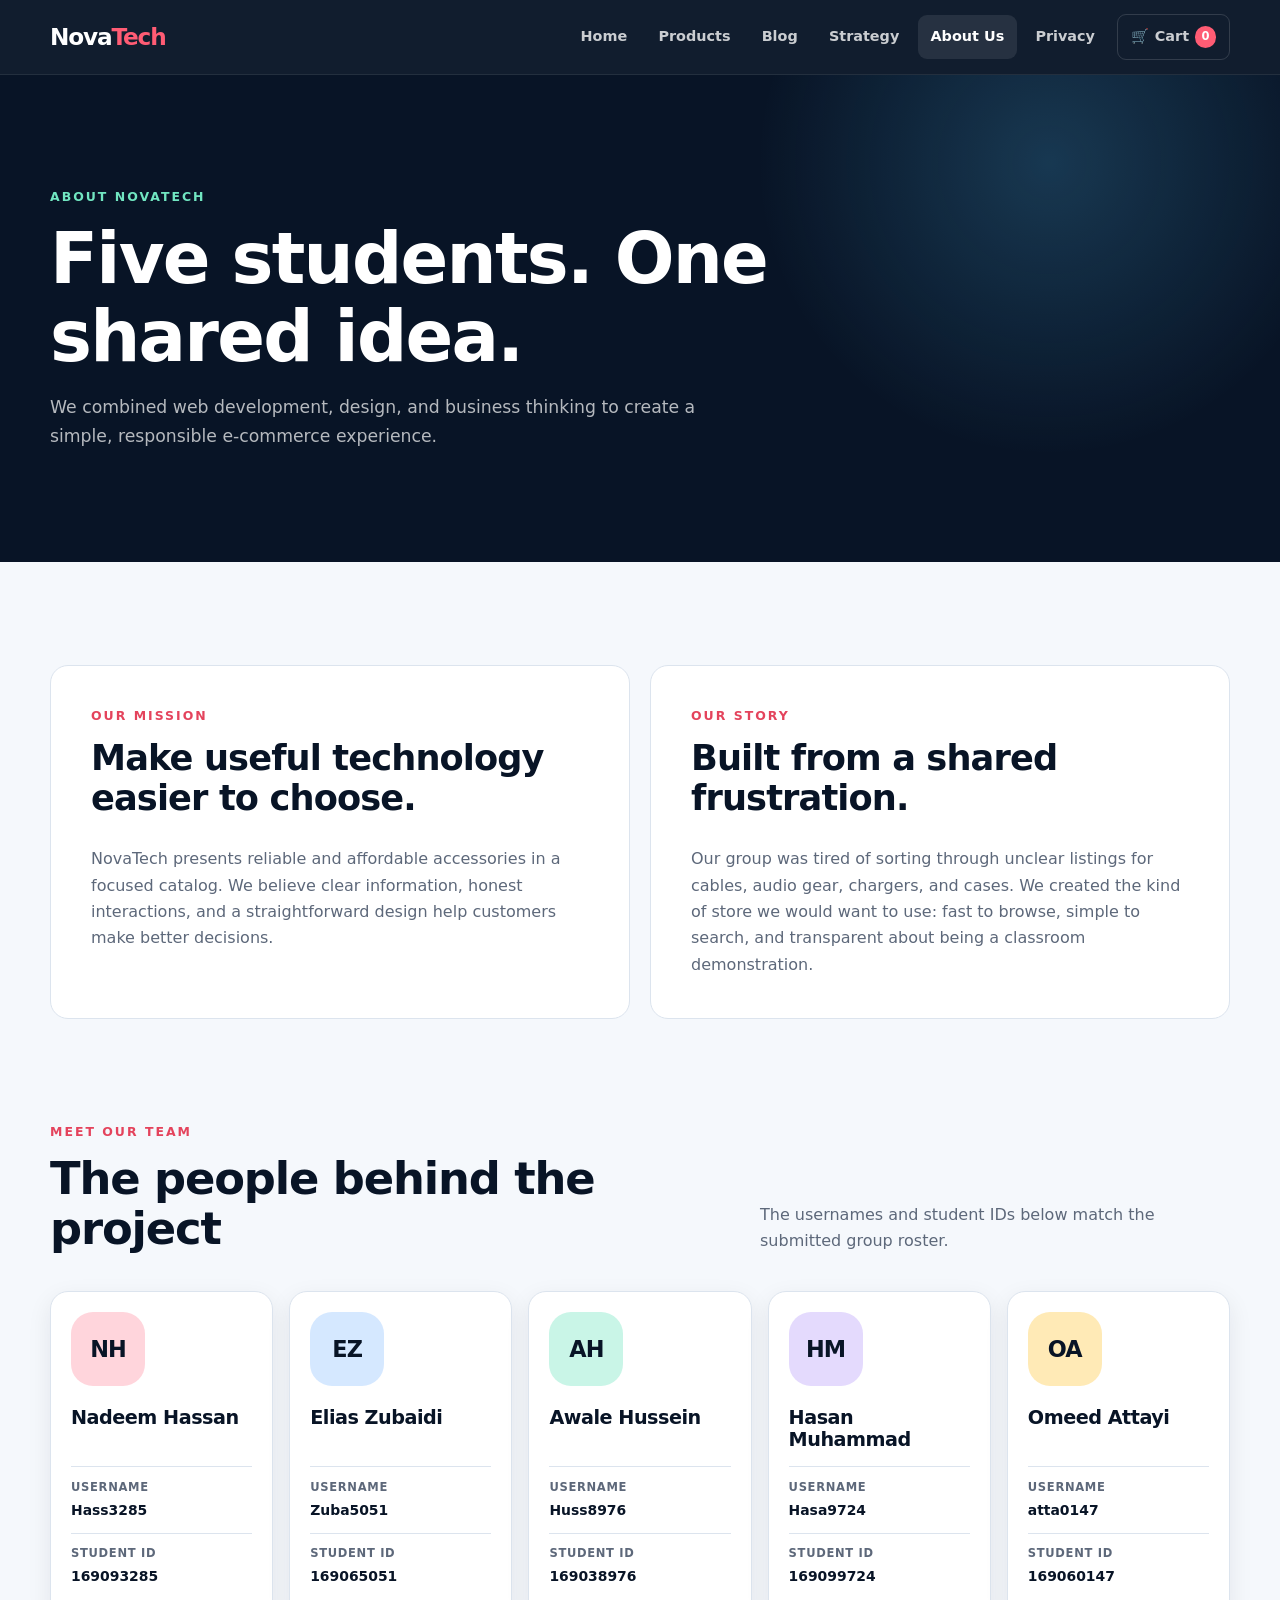
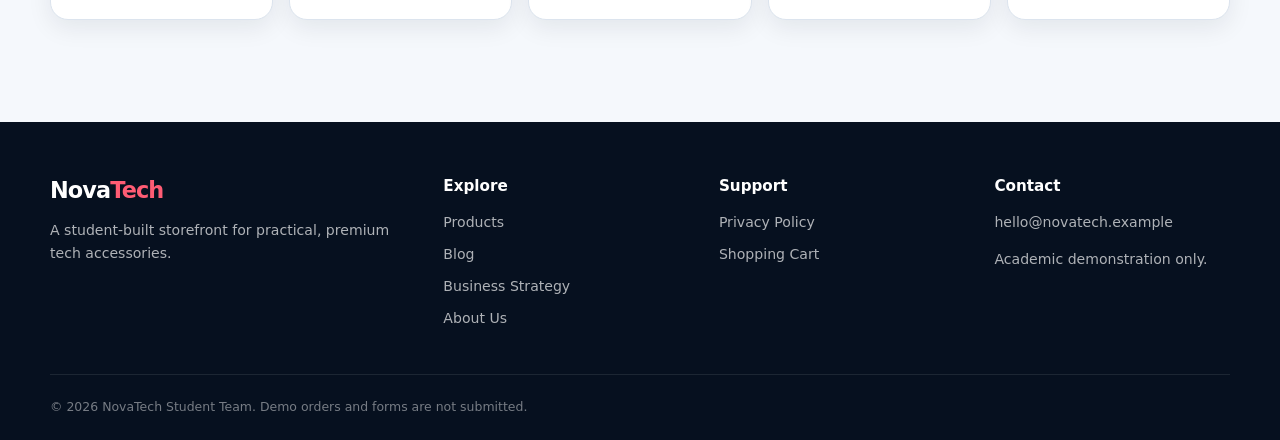
==== about.html @ 88d77ca0 "Import Assignment 1 storefront baseline Original NovaTech site from Assignment 1, imported from the " ====
<!DOCTYPE html>
<html lang="en">
<head>
    <meta charset="UTF-8">
    <meta name="viewport" content="width=device-width, initial-scale=1.0">
    <meta name="description" content="Meet the five-student team behind the NovaTech e-commerce website.">
    <meta name="theme-color" content="#081426">
    <meta name="referrer" content="strict-origin-when-cross-origin">
    <title>About Our Team | NovaTech</title>
    <link rel="stylesheet" href="css/style.css">
</head>
<body>
    <a class="skip-link" href="#main-content">Skip to main content</a>
    <header class="site-header">
        <nav class="navbar" aria-label="Main navigation">
            <div class="nav-container">
                <a href="index.html" class="logo" aria-label="NovaTech home">Nova<span>Tech</span></a>
                <button class="menu-toggle" type="button" aria-label="Open navigation menu" aria-expanded="false" aria-controls="primary-navigation">
                    <span></span><span></span><span></span>
                </button>
                <ul class="nav-links" id="primary-navigation">
                    <li><a href="index.html">Home</a></li>
                    <li><a href="products.html">Products</a></li>
                    <li><a href="blog.html">Blog</a></li>
                    <li><a href="strategy.html">Strategy</a></li>
                    <li><a href="about.html" aria-current="page">About Us</a></li>
                    <li><a href="privacy.html">Privacy</a></li>
                    <li><a href="cart.html" class="cart-link"><span aria-hidden="true">🛒</span> Cart <span class="cart-badge" id="cart-badge" aria-label="0 items">0</span></a></li>
                </ul>
            </div>
        </nav>
    </header>

    <main id="main-content" tabindex="-1">
        <section class="page-hero compact" aria-labelledby="page-title">
            <p class="eyebrow">About NovaTech</p>
            <h1 id="page-title">Five students. One shared idea.</h1>
            <p>We combined web development, design, and business thinking to create a simple, responsible e-commerce experience.</p>
        </section>

        <section class="about-overview" aria-label="Our mission and story">
            <article class="mission">
                <p class="eyebrow">Our mission</p>
                <h2>Make useful technology easier to choose.</h2>
                <p>NovaTech presents reliable and affordable accessories in a focused catalog. We believe clear information, honest interactions, and a straightforward design help customers make better decisions.</p>
            </article>
            <article class="story">
                <p class="eyebrow">Our story</p>
                <h2>Built from a shared frustration.</h2>
                <p>Our group was tired of sorting through unclear listings for cables, audio gear, chargers, and cases. We created the kind of store we would want to use: fast to browse, simple to search, and transparent about being a classroom demonstration.</p>
            </article>
        </section>

        <section class="team" aria-labelledby="team-title">
            <div class="section-heading">
                <div>
                    <p class="eyebrow">Meet our team</p>
                    <h2 id="team-title">The people behind the project</h2>
                </div>
                <p class="section-copy">The usernames and student IDs below match the submitted group roster.</p>
            </div>
            <div class="team-grid">
                <article class="team-member">
                    <div class="member-avatar avatar-coral" aria-hidden="true">NH</div>
                    <h3>Nadeem Hassan</h3>
                    <dl>
                        <div><dt>Username</dt><dd>Hass3285</dd></div>
                        <div><dt>Student ID</dt><dd>169093285</dd></div>
                    </dl>
                </article>
                <article class="team-member">
                    <div class="member-avatar avatar-blue" aria-hidden="true">EZ</div>
                    <h3>Elias Zubaidi</h3>
                    <dl>
                        <div><dt>Username</dt><dd>Zuba5051</dd></div>
                        <div><dt>Student ID</dt><dd>169065051</dd></div>
                    </dl>
                </article>
                <article class="team-member">
                    <div class="member-avatar avatar-mint" aria-hidden="true">AH</div>
                    <h3>Awale Hussein</h3>
                    <dl>
                        <div><dt>Username</dt><dd>Huss8976</dd></div>
                        <div><dt>Student ID</dt><dd>169038976</dd></div>
                    </dl>
                </article>
                <article class="team-member">
                    <div class="member-avatar avatar-violet" aria-hidden="true">HM</div>
                    <h3>Hasan Muhammad</h3>
                    <dl>
                        <div><dt>Username</dt><dd>Hasa9724</dd></div>
                        <div><dt>Student ID</dt><dd>169099724</dd></div>
                    </dl>
                </article>
                <article class="team-member">
                    <div class="member-avatar avatar-gold" aria-hidden="true">OA</div>
                    <h3>Omeed Attayi</h3>
                    <dl>
                        <div><dt>Username</dt><dd>atta0147</dd></div>
                        <div><dt>Student ID</dt><dd>169060147</dd></div>
                    </dl>
                </article>
            </div>
        </section>
    </main>

    <footer class="site-footer">
        <div class="footer-container">
            <div class="footer-col footer-brand">
                <h2>Nova<span>Tech</span></h2>
                <p>A student-built storefront for practical, premium tech accessories.</p>
            </div>
            <div class="footer-col">
                <h2>Explore</h2>
                <ul>
                    <li><a href="products.html">Products</a></li>
                    <li><a href="blog.html">Blog</a></li>
                    <li><a href="strategy.html">Business Strategy</a></li>
                    <li><a href="about.html">About Us</a></li>
                </ul>
            </div>
            <div class="footer-col">
                <h2>Support</h2>
                <ul>
                    <li><a href="privacy.html">Privacy Policy</a></li>
                    <li><a href="cart.html">Shopping Cart</a></li>
                </ul>
            </div>
            <div class="footer-col">
                <h2>Contact</h2>
                <p><a href="mailto:hello@novatech.example">hello@novatech.example</a></p>
                <p>Academic demonstration only.</p>
            </div>
        </div>
        <div class="footer-bottom">
            <p>&copy; 2026 NovaTech Student Team. Demo orders and forms are not submitted.</p>
        </div>
    </footer>

    <div id="toast" class="toast" role="status" aria-live="polite" aria-atomic="true"></div>
    <script src="js/main.js" defer></script>
</body>
</html>
---- css/style.css ----
:root {
    --ink: #081426;
    --ink-soft: #132743;
    --panel: #10233f;
    --coral: #ff5c74;
    --coral-dark: #e4435c;
    --sky: #56c8ff;
    --mint: #71e6c1;
    --gold: #ffc857;
    --canvas: #f5f8fc;
    --paper: #ffffff;
    --text: #172033;
    --muted: #5d687a;
    --line: #dce4ee;
    --shadow: 0 18px 45px rgba(8, 20, 38, 0.10);
    --shadow-small: 0 8px 24px rgba(8, 20, 38, 0.08);
    --radius: 18px;
    --radius-small: 12px;
    --max-width: 1180px;
    --transition: 180ms ease;
}

*,
*::before,
*::after {
    box-sizing: border-box;
}

html {
    scroll-behavior: smooth;
}

body {
    min-height: 100vh;
    margin: 0;
    display: flex;
    flex-direction: column;
    background: var(--canvas);
    color: var(--text);
    font-family: Inter, ui-sans-serif, system-ui, -apple-system, BlinkMacSystemFont, "Segoe UI", sans-serif;
    line-height: 1.65;
    -webkit-font-smoothing: antialiased;
}

main {
    flex: 1;
}

h1,
h2,
h3,
p,
ul,
dl {
    margin-top: 0;
}

h1,
h2,
h3 {
    color: var(--ink);
    line-height: 1.12;
    letter-spacing: -0.025em;
}

h1 {
    font-size: clamp(2.5rem, 7vw, 5.3rem);
}

h2 {
    font-size: clamp(1.8rem, 3.5vw, 2.8rem);
}

h3 {
    font-size: 1.2rem;
}

a {
    color: inherit;
    text-decoration: none;
}

button,
input {
    font: inherit;
}

button,
a {
    -webkit-tap-highlight-color: transparent;
}

:focus-visible {
    outline: 3px solid var(--sky);
    outline-offset: 3px;
}

.skip-link {
    position: fixed;
    top: 0.75rem;
    left: 0.75rem;
    z-index: 10000;
    padding: 0.7rem 1rem;
    border-radius: 8px;
    background: var(--paper);
    color: var(--ink);
    font-weight: 800;
    transform: translateY(-160%);
    transition: transform var(--transition);
}

.skip-link:focus {
    transform: translateY(0);
}

.sr-only {
    position: absolute;
    width: 1px;
    height: 1px;
    padding: 0;
    margin: -1px;
    overflow: hidden;
    clip: rect(0, 0, 0, 0);
    white-space: nowrap;
    border: 0;
}

.eyebrow {
    margin-bottom: 0.75rem;
    color: var(--coral-dark);
    font-size: 0.78rem;
    font-weight: 800;
    letter-spacing: 0.16em;
    text-transform: uppercase;
}

/* Navigation */
.site-header {
    position: sticky;
    top: 0;
    z-index: 1000;
    background: rgba(8, 20, 38, 0.96);
    border-bottom: 1px solid rgba(255, 255, 255, 0.08);
    backdrop-filter: blur(16px);
}

.navbar {
    min-height: 74px;
    display: flex;
    align-items: center;
}

.nav-container {
    width: min(calc(100% - 2.5rem), var(--max-width));
    margin: 0 auto;
    display: flex;
    align-items: center;
    justify-content: space-between;
    gap: 2rem;
}

.logo {
    color: var(--paper);
    font-size: 1.45rem;
    font-weight: 850;
    letter-spacing: -0.05em;
}

.logo span,
.footer-brand span {
    color: var(--coral);
}

.nav-links {
    display: flex;
    align-items: center;
    gap: 0.35rem;
    margin: 0;
    padding: 0;
    list-style: none;
}

.nav-links a {
    display: inline-flex;
    align-items: center;
    gap: 0.35rem;
    padding: 0.65rem 0.8rem;
    border-radius: 9px;
    color: rgba(255, 255, 255, 0.78);
    font-size: 0.9rem;
    font-weight: 700;
    transition: color var(--transition), background var(--transition);
}

.nav-links a:hover,
.nav-links a[aria-current="page"] {
    background: rgba(255, 255, 255, 0.09);
    color: var(--paper);
}

.cart-link {
    margin-left: 0.25rem;
    border: 1px solid rgba(255, 255, 255, 0.14);
}

.cart-badge {
    min-width: 1.35rem;
    height: 1.35rem;
    display: inline-grid;
    place-items: center;
    padding: 0 0.3rem;
    border-radius: 999px;
    background: var(--coral);
    color: var(--paper);
    font-size: 0.72rem;
    line-height: 1;
}

.menu-toggle {
    display: none;
    width: 44px;
    height: 44px;
    padding: 10px;
    border: 1px solid rgba(255, 255, 255, 0.16);
    border-radius: 10px;
    background: transparent;
    cursor: pointer;
}

.menu-toggle span {
    display: block;
    width: 100%;
    height: 2px;
    margin: 5px 0;
    border-radius: 2px;
    background: var(--paper);
    transition: transform var(--transition), opacity var(--transition);
}

.menu-toggle[aria-expanded="true"] span:nth-child(1) {
    transform: translateY(7px) rotate(45deg);
}

.menu-toggle[aria-expanded="true"] span:nth-child(2) {
    opacity: 0;
}

.menu-toggle[aria-expanded="true"] span:nth-child(3) {
    transform: translateY(-7px) rotate(-45deg);
}

/* Buttons and links */
.btn,
.checkout-btn,
.newsletter-form button {
    display: inline-flex;
    align-items: center;
    justify-content: center;
    min-height: 48px;
    padding: 0.78rem 1.35rem;
    border: 1px solid transparent;
    border-radius: 11px;
    background: var(--coral);
    color: var(--paper);
    font-weight: 800;
    cursor: pointer;
    box-shadow: 0 9px 22px rgba(255, 92, 116, 0.25);
    transition: transform var(--transition), background var(--transition), box-shadow var(--transition);
}

.btn:hover,
.checkout-btn:hover:not(:disabled),
.newsletter-form button:hover {
    background: var(--coral-dark);
    transform: translateY(-2px);
    box-shadow: 0 12px 26px rgba(255, 92, 116, 0.3);
}

.btn-secondary {
    border-color: rgba(255, 255, 255, 0.25);
    background: rgba(255, 255, 255, 0.08);
    box-shadow: none;
}

.btn-secondary:hover {
    background: rgba(255, 255, 255, 0.14);
}

.text-link {
    color: var(--coral-dark);
    font-weight: 800;
}

.text-link:hover {
    text-decoration: underline;
    text-underline-offset: 4px;
}

/* Home hero */
.hero {
    position: relative;
    isolation: isolate;
    min-height: 650px;
    display: grid;
    grid-template-columns: 1.15fr 0.85fr;
    align-items: center;
    gap: 3rem;
    overflow: hidden;
    padding: clamp(4rem, 8vw, 7.5rem) max(1.25rem, calc((100vw - var(--max-width)) / 2));
    background:
        linear-gradient(120deg, rgba(86, 200, 255, 0.08), transparent 40%),
        linear-gradient(160deg, var(--ink) 0%, #0e2442 64%, #173b58 100%);
    color: var(--paper);
}

.hero::after {
    content: "";
    position: absolute;
    inset: 0;
    z-index: -1;
    opacity: 0.23;
    background-image: radial-gradient(rgba(255, 255, 255, 0.7) 0.75px, transparent 0.75px);
    background-size: 24px 24px;
    mask-image: linear-gradient(to right, black, transparent 78%);
}

.hero .eyebrow {
    color: var(--mint);
}

.hero h1 {
    max-width: 830px;
    margin-bottom: 1.3rem;
    color: var(--paper);
}

.hero-content > p:not(.eyebrow) {
    max-width: 680px;
    margin-bottom: 2rem;
    color: rgba(255, 255, 255, 0.74);
    font-size: clamp(1.05rem, 2vw, 1.25rem);
}

.hero-actions {
    display: flex;
    flex-wrap: wrap;
    gap: 0.85rem;
}

.hero-product {
    position: relative;
    width: min(390px, 78vw);
    aspect-ratio: 1;
    place-self: center;
    display: grid;
    place-items: center;
    border: 1px solid rgba(255, 255, 255, 0.12);
    border-radius: 50%;
    background: radial-gradient(circle, rgba(86, 200, 255, 0.18), rgba(255, 255, 255, 0.03) 55%, transparent 56%);
}

.hero-product::before,
.hero-product::after {
    content: "";
    position: absolute;
    border: 1px solid rgba(255, 255, 255, 0.1);
    border-radius: 50%;
}

.hero-product::before {
    inset: 12%;
}

.hero-product::after {
    inset: 29%;
}

.hero-mark {
    width: 108px;
    height: 108px;
    display: grid;
    place-items: center;
    z-index: 1;
    border-radius: 28px;
    background: linear-gradient(135deg, var(--coral), #ff8e79);
    color: var(--paper);
    font-size: 4.4rem;
    font-weight: 900;
    line-height: 1;
    box-shadow: 0 24px 60px rgba(255, 92, 116, 0.36);
    transform: rotate(-8deg);
}

.orbit {
    position: absolute;
    width: 64px;
    height: 64px;
    display: grid;
    place-items: center;
    z-index: 2;
    border: 1px solid rgba(255, 255, 255, 0.15);
    border-radius: 18px;
    background: rgba(8, 20, 38, 0.78);
    font-size: 1.9rem;
    box-shadow: var(--shadow);
}

.orbit-one { top: 5%; left: 28%; transform: rotate(7deg); }
.orbit-two { right: 2%; bottom: 23%; transform: rotate(10deg); }
.orbit-three { left: 1%; bottom: 18%; transform: rotate(-9deg); }

.hero-glow {
    position: absolute;
    z-index: -1;
    border-radius: 50%;
    filter: blur(15px);
    opacity: 0.28;
}

.hero-glow-one {
    width: 380px;
    height: 380px;
    right: -120px;
    top: -120px;
    background: var(--sky);
}

.hero-glow-two {
    width: 260px;
    height: 260px;
    left: 35%;
    bottom: -180px;
    background: var(--coral);
}

/* Shared sections */
.features,
.featured-products-section,
.value-section,
.about-overview,
.team,
.filter-section,
.products-section,
.cart-layout,
.policy-layout,
.blog-post {
    width: min(calc(100% - 2.5rem), var(--max-width));
    margin-inline: auto;
}

.features {
    position: relative;
    z-index: 2;
    display: grid;
    grid-template-columns: repeat(3, 1fr);
    gap: 1px;
    margin-top: -38px;
    overflow: hidden;
    border: 1px solid var(--line);
    border-radius: var(--radius);
    background: var(--line);
    box-shadow: var(--shadow);
}

.feature {
    padding: 1.65rem;
    background: var(--paper);
}

.feature-icon {
    width: 42px;
    height: 42px;
    display: inline-grid;
    place-items: center;
    margin-bottom: 1rem;
    border-radius: 11px;
    background: #fff0f2;
    font-size: 1.25rem;
}

.feature h2 {
    margin-bottom: 0.4rem;
    font-size: 1.05rem;
}

.feature p {
    margin-bottom: 0;
    color: var(--muted);
    font-size: 0.92rem;
}

.featured-products-section,
.value-section,
.team,
.products-section {
    padding-block: clamp(4rem, 8vw, 7rem);
}

.section-heading {
    display: flex;
    align-items: end;
    justify-content: space-between;
    gap: 2rem;
    margin-bottom: 2.3rem;
}

.section-heading h2 {
    margin-bottom: 0;
}

.section-heading.centered {
    justify-content: center;
    text-align: center;
}

.section-copy {
    max-width: 470px;
    margin-bottom: 0;
    color: var(--muted);
}

/* Products */
.products-grid {
    display: grid;
    grid-template-columns: repeat(3, minmax(0, 1fr));
    gap: 1.35rem;
}

.product-card {
    min-width: 0;
    display: flex;
    flex-direction: column;
    overflow: hidden;
    border: 1px solid var(--line);
    border-radius: var(--radius);
    background: var(--paper);
    box-shadow: var(--shadow-small);
    transition: transform var(--transition), box-shadow var(--transition), border-color var(--transition);
}

.product-card:hover {
    transform: translateY(-5px);
    border-color: #c4d1df;
    box-shadow: var(--shadow);
}

.product-visual {
    position: relative;
    min-height: 230px;
    display: grid;
    place-items: center;
    overflow: hidden;
    background: linear-gradient(135deg, #f1f5fa, #dce9f5);
}

.product-visual::before,
.product-visual::after {
    content: "";
    position: absolute;
    border-radius: 50%;
}

.product-visual::before {
    width: 200px;
    height: 200px;
    top: -80px;
    right: -65px;
    border: 35px solid rgba(255, 255, 255, 0.3);
}

.product-visual::after {
    width: 110px;
    height: 110px;
    left: -35px;
    bottom: -35px;
    background: rgba(255, 255, 255, 0.24);
}

.product-visual.audio { background: linear-gradient(135deg, #ffe4e8, #ffc8d2); }
.product-visual.accessories { background: linear-gradient(135deg, #dceaff, #bbd6ff); }
.product-visual.charging { background: linear-gradient(135deg, #fff1c8, #ffdc75); }
.product-visual.wearables { background: linear-gradient(135deg, #dffaf1, #a9eacc); }

.product-icon {
    position: relative;
    z-index: 1;
    font-size: 5.3rem;
    filter: drop-shadow(0 16px 16px rgba(8, 20, 38, 0.18));
    transform: rotate(-5deg);
}

.product-info {
    flex: 1;
    display: flex;
    flex-direction: column;
    padding: 1.35rem;
}

.category-tag {
    width: fit-content;
    margin-bottom: 0.75rem;
    padding: 0.3rem 0.65rem;
    border-radius: 999px;
    background: #eff3f8;
    color: var(--muted);
    font-size: 0.7rem;
    font-weight: 800;
    letter-spacing: 0.08em;
    text-transform: uppercase;
}

.product-card h3 {
    margin-bottom: 0.55rem;
}

.product-card .description {
    flex: 1;
    margin-bottom: 1.2rem;
    color: var(--muted);
    font-size: 0.92rem;
}

.product-bottom {
    display: flex;
    align-items: center;
    justify-content: space-between;
    gap: 1rem;
    padding-top: 1rem;
    border-top: 1px solid var(--line);
}

.price {
    color: var(--ink);
    font-size: 1.2rem;
    font-weight: 850;
}

.add-to-cart-btn {
    min-height: 42px;
    padding: 0.55rem 0.85rem;
    border: 0;
    border-radius: 9px;
    background: var(--ink);
    color: var(--paper);
    font-weight: 800;
    cursor: pointer;
    transition: background var(--transition), transform var(--transition);
}

.add-to-cart-btn:hover {
    background: var(--coral-dark);
    transform: translateY(-1px);
}

.no-results {
    grid-column: 1 / -1;
    padding: 3rem;
    border: 1px dashed #bdc9d8;
    border-radius: var(--radius);
    color: var(--muted);
    text-align: center;
}

.value-section {
    width: 100%;
    max-width: none;
    padding-inline: max(1.25rem, calc((100vw - var(--max-width)) / 2));
    background: var(--ink);
}

.value-section h2 {
    color: var(--paper);
}

.value-section .eyebrow {
    color: var(--mint);
}

.value-grid {
    max-width: var(--max-width);
    margin: 0 auto;
    display: grid;
    grid-template-columns: repeat(3, 1fr);
    gap: 1.2rem;
}

.value-card {
    padding: 1.7rem;
    border: 1px solid rgba(255, 255, 255, 0.1);
    border-radius: var(--radius);
    background: rgba(255, 255, 255, 0.04);
}

.value-number {
    display: inline-block;
    margin-bottom: 2.5rem;
    color: var(--coral);
    font-size: 0.78rem;
    font-weight: 900;
    letter-spacing: 0.12em;
}

.value-card h3 {
    color: var(--paper);
}

.value-card p {
    margin-bottom: 0;
    color: rgba(255, 255, 255, 0.68);
}

.newsletter {
    display: grid;
    grid-template-columns: 1fr minmax(360px, 0.8fr);
    align-items: center;
    gap: 3rem;
    padding: clamp(3.5rem, 7vw, 6rem) max(1.25rem, calc((100vw - var(--max-width)) / 2));
    background: #eaf2f9;
}

.newsletter h2 {
    margin-bottom: 0.6rem;
}

.newsletter p:not(.eyebrow) {
    margin-bottom: 0;
    color: var(--muted);
}

.newsletter-form {
    display: flex;
    gap: 0.65rem;
}

.newsletter-form input {
    min-width: 0;
    flex: 1;
    padding: 0.78rem 1rem;
    border: 1px solid #c7d4e2;
    border-radius: 11px;
    background: var(--paper);
    color: var(--text);
}

/* Interior page hero */
.page-hero {
    padding: clamp(4rem, 9vw, 7rem) max(1.25rem, calc((100vw - var(--max-width)) / 2));
    background:
        radial-gradient(circle at 82% 18%, rgba(86, 200, 255, 0.2), transparent 26%),
        var(--ink);
    color: var(--paper);
}

.page-hero.compact h1 {
    max-width: 850px;
    margin-bottom: 1rem;
    color: var(--paper);
    font-size: clamp(2.4rem, 6vw, 4.4rem);
}

.page-hero .eyebrow {
    color: var(--mint);
}

.page-hero > p:last-child {
    max-width: 690px;
    margin-bottom: 0;
    color: rgba(255, 255, 255, 0.7);
    font-size: 1.08rem;
}

/* Product filters */
.filter-section {
    margin-top: -28px;
    padding: 1.3rem;
    border: 1px solid var(--line);
    border-radius: var(--radius);
    background: var(--paper);
    box-shadow: var(--shadow);
}

.filter-bar {
    display: flex;
    flex-wrap: wrap;
    gap: 0.55rem;
    margin-bottom: 1rem;
}

.filter-btn {
    padding: 0.55rem 0.95rem;
    border: 1px solid var(--line);
    border-radius: 999px;
    background: var(--paper);
    color: var(--muted);
    font-size: 0.9rem;
    font-weight: 750;
    cursor: pointer;
    transition: color var(--transition), background var(--transition), border-color var(--transition);
}

.filter-btn:hover,
.filter-btn.active {
    border-color: var(--ink);
    background: var(--ink);
    color: var(--paper);
}

.search-bar {
    display: grid;
    grid-template-columns: auto minmax(220px, 1fr);
    align-items: center;
    gap: 1rem;
}

.search-bar label {
    color: var(--ink);
    font-weight: 800;
}

.search-bar input {
    width: 100%;
    padding: 0.7rem 0.9rem;
    border: 1px solid var(--line);
    border-radius: 10px;
    color: var(--text);
}

.results-count {
    margin: 0.8rem 0 0;
    color: var(--muted);
    font-size: 0.84rem;
    text-align: right;
}

/* Blog */
.article-shell {
    padding-bottom: clamp(4rem, 8vw, 7rem);
}

.blog-post {
    margin-top: -28px;
    padding: clamp(1.3rem, 4vw, 3rem);
    border: 1px solid var(--line);
    border-radius: var(--radius);
    background: var(--paper);
    box-shadow: var(--shadow);
}

.post-header {
    display: grid;
    grid-template-columns: 1fr 0.86fr;
    align-items: center;
    gap: 3rem;
    margin-bottom: 2.5rem;
}

.post-header h2 {
    font-size: clamp(2rem, 4vw, 3.5rem);
}

.meta {
    display: flex;
    flex-wrap: wrap;
    gap: 0.55rem;
    color: var(--muted);
    font-size: 0.9rem;
}

.blog-banner {
    position: relative;
    min-height: 340px;
    display: grid;
    place-items: center;
    overflow: hidden;
    border-radius: var(--radius);
    background:
        radial-gradient(circle at 20% 20%, rgba(113, 230, 193, 0.32), transparent 30%),
        linear-gradient(145deg, var(--ink-soft), #1d5270);
}

.blog-banner::after {
    content: "";
    position: absolute;
    width: 280px;
    height: 280px;
    border: 1px solid rgba(255, 255, 255, 0.15);
    border-radius: 50%;
}

.blog-banner-mark {
    width: 90px;
    height: 90px;
    display: grid;
    place-items: center;
    z-index: 1;
    border-radius: 24px;
    background: var(--coral);
    color: var(--paper);
    font-size: 3.5rem;
    font-weight: 900;
    transform: rotate(-8deg);
}

.blog-banner-icon {
    position: absolute;
    z-index: 2;
    font-size: 2rem;
}

.icon-one { top: 18%; left: 18%; }
.icon-two { right: 14%; top: 28%; }
.icon-three { left: 28%; bottom: 14%; }

.blog-post .content {
    max-width: 760px;
    margin: 0 auto;
}

.blog-post .content p {
    margin-bottom: 1.35rem;
}

.blog-post .content .lead {
    color: var(--ink-soft);
    font-size: 1.2rem;
    font-weight: 600;
}

.blog-post .content h3 {
    margin: 2.1rem 0 0.75rem;
    font-size: 1.35rem;
}

.post-footer {
    max-width: 760px;
    margin: 2.5rem auto 0;
    padding-top: 1.25rem;
    display: flex;
    flex-wrap: wrap;
    gap: 0.5rem;
    border-top: 1px solid var(--line);
}

.tag {
    padding: 0.35rem 0.7rem;
    border-radius: 999px;
    background: #eff3f8;
    color: var(--muted);
    font-size: 0.8rem;
    font-weight: 750;
}

/* Team blog */
.team-blog-shell {
    padding-bottom: clamp(4rem, 8vw, 7rem);
}

.blog-directory,
.team-blog-list {
    width: min(calc(100% - 2.5rem), var(--max-width));
    margin-inline: auto;
}

.blog-directory {
    padding-block: clamp(4rem, 8vw, 6rem);
}

.blog-directory-grid {
    display: grid;
    grid-template-columns: repeat(2, minmax(0, 1fr));
    gap: 0.9rem;
}

.author-card {
    min-width: 0;
    display: grid;
    grid-template-columns: auto minmax(0, 1fr) auto;
    align-items: center;
    gap: 1rem;
    padding: 1rem;
    border: 1px solid var(--line);
    border-radius: var(--radius-small);
    background: var(--paper);
    box-shadow: var(--shadow-small);
    transition: transform var(--transition), border-color var(--transition), box-shadow var(--transition);
}

.author-card:hover {
    transform: translateY(-3px);
    border-color: #b9c7d6;
    box-shadow: var(--shadow);
}

.author-card .member-avatar,
.post-author .member-avatar {
    width: 56px;
    height: 56px;
    margin: 0;
    border-radius: 17px;
    font-size: 1.05rem;
}

.author-card strong,
.post-author strong {
    display: block;
    color: var(--ink);
}

.author-card small,
.post-author small {
    display: block;
    margin-top: 0.15rem;
    color: var(--muted);
    font-size: 0.78rem;
}

.author-arrow {
    color: var(--coral-dark);
    font-size: 1.35rem;
    font-weight: 900;
}

.team-blog-list {
    display: grid;
    gap: 2rem;
}

.team-blog-post {
    scroll-margin-top: 94px;
    overflow: hidden;
    border: 1px solid var(--line);
    border-radius: var(--radius);
    background: var(--paper);
    box-shadow: var(--shadow-small);
}

.team-blog-post:target {
    border-color: var(--sky);
    box-shadow: 0 0 0 4px rgba(86, 200, 255, 0.16), var(--shadow);
}

.team-post-header {
    padding: clamp(1.5rem, 4vw, 3rem);
    border-bottom: 1px solid var(--line);
    background:
        radial-gradient(circle at 90% 10%, rgba(86, 200, 255, 0.14), transparent 27%),
        linear-gradient(145deg, #f9fbfd, #eef4fa);
}

.post-author {
    display: flex;
    align-items: center;
    gap: 0.9rem;
    margin-bottom: 1.4rem;
}

.team-post-header .meta {
    margin-bottom: 1.5rem;
}

.team-post-header h2 {
    max-width: 900px;
    margin-bottom: 0;
    font-size: clamp(2rem, 5vw, 3.5rem);
}

.team-post-content {
    max-width: 800px;
    margin: 0 auto;
    padding: clamp(1.5rem, 4vw, 3rem);
}

.team-post-content .lead {
    color: var(--ink-soft);
    font-size: 1.2rem;
    font-weight: 650;
}

.team-post-content h3 {
    margin: 2rem 0 0.7rem;
    font-size: 1.3rem;
}

.team-post-content p {
    margin-bottom: 1.25rem;
    color: var(--muted);
}

.team-blog-post .post-footer {
    max-width: 800px;
    margin-top: 0;
    padding-bottom: 2rem;
}

.back-to-top {
    margin-left: auto;
    color: var(--coral-dark);
    font-size: 0.82rem;
    font-weight: 800;
}

.back-to-top:hover {
    text-decoration: underline;
    text-underline-offset: 3px;
}

.share-post-btn {
    min-height: 34px;
    margin-left: auto;
    padding: 0.35rem 0.75rem;
    border: 1px solid #cbd7e4;
    border-radius: 999px;
    background: var(--paper);
    color: var(--ink);
    font-size: 0.8rem;
    font-weight: 800;
    cursor: pointer;
    transition: border-color var(--transition), color var(--transition), transform var(--transition);
}

.share-post-btn::before {
    content: "↗";
    margin-right: 0.35rem;
    color: var(--coral-dark);
}

.share-post-btn:hover {
    border-color: var(--coral);
    color: var(--coral-dark);
    transform: translateY(-1px);
}

.share-post-btn + .back-to-top {
    margin-left: 0.25rem;
}

/* Business and technology strategy */
.strategy-hero {
    display: grid;
    grid-template-columns: minmax(0, 1.3fr) minmax(280px, 0.7fr);
    align-items: center;
    gap: clamp(2rem, 6vw, 5rem);
    padding: clamp(4.5rem, 9vw, 8rem) max(1.25rem, calc((100vw - var(--max-width)) / 2));
    background:
        radial-gradient(circle at 82% 24%, rgba(113, 230, 193, 0.2), transparent 25%),
        linear-gradient(150deg, var(--ink) 0%, #102e50 70%, #174d66 100%);
    color: var(--paper);
}

.strategy-hero h1 {
    max-width: 800px;
    margin-bottom: 1.2rem;
    color: var(--paper);
    font-size: clamp(2.7rem, 7vw, 5.4rem);
}

.strategy-hero > div > p:not(.eyebrow) {
    max-width: 760px;
    margin-bottom: 2rem;
    color: rgba(255, 255, 255, 0.72);
    font-size: 1.08rem;
}

.strategy-hero .eyebrow,
.strategy-section-dark .eyebrow {
    color: var(--mint);
}

.strategy-summary {
    display: flex;
    flex-wrap: wrap;
    gap: 0.7rem;
    padding: 1.5rem;
    border: 1px solid rgba(255, 255, 255, 0.13);
    border-radius: var(--radius);
    background: rgba(255, 255, 255, 0.06);
    box-shadow: 0 24px 60px rgba(0, 0, 0, 0.2);
    backdrop-filter: blur(12px);
}

.strategy-chip {
    padding: 0.55rem 0.75rem;
    border: 1px solid rgba(255, 255, 255, 0.14);
    border-radius: 999px;
    background: rgba(255, 255, 255, 0.08);
    color: rgba(255, 255, 255, 0.88);
    font-size: 0.8rem;
    font-weight: 750;
}

.strategy-jump {
    width: min(calc(100% - 2.5rem), var(--max-width));
    margin: -28px auto 0;
    display: flex;
    flex-wrap: wrap;
    justify-content: center;
    gap: 0.35rem;
    position: relative;
    z-index: 2;
    padding: 0.85rem;
    border: 1px solid var(--line);
    border-radius: var(--radius-small);
    background: var(--paper);
    box-shadow: var(--shadow);
}

.strategy-jump a {
    padding: 0.55rem 0.8rem;
    border-radius: 8px;
    color: var(--muted);
    font-size: 0.84rem;
    font-weight: 800;
}

.strategy-jump a:hover {
    background: #edf3f8;
    color: var(--ink);
}

.strategy-section {
    width: min(calc(100% - 2.5rem), var(--max-width));
    margin-inline: auto;
    padding-block: clamp(4rem, 8vw, 7rem);
    scroll-margin-top: 74px;
}

.strategy-section + .strategy-section:not(.strategy-section-dark) {
    border-top: 1px solid var(--line);
}

.strategy-heading {
    display: grid;
    grid-template-columns: minmax(0, 1fr) minmax(300px, 0.75fr);
    align-items: end;
    gap: 3rem;
    margin-bottom: 2.5rem;
}

.strategy-heading h2,
.strategy-heading p {
    margin-bottom: 0;
}

.strategy-heading > p {
    color: var(--muted);
}

.concept-grid {
    display: grid;
    grid-template-columns: repeat(4, minmax(0, 1fr));
    gap: 1rem;
}

.concept-card {
    min-width: 0;
    display: flex;
    flex-direction: column;
    padding: 1.35rem;
    border: 1px solid var(--line);
    border-radius: var(--radius-small);
    background: var(--paper);
    box-shadow: var(--shadow-small);
}

.concept-number {
    width: 2.35rem;
    height: 2.35rem;
    display: grid;
    place-items: center;
    margin-bottom: 1.4rem;
    border-radius: 9px;
    background: #ffe8ec;
    color: var(--coral-dark);
    font-size: 0.72rem;
    font-weight: 900;
}

.concept-card h3 {
    margin-bottom: 0.55rem;
}

.concept-card p {
    flex: 1;
    color: var(--muted);
    font-size: 0.9rem;
}

.concept-card a {
    color: var(--coral-dark);
    font-size: 0.82rem;
    font-weight: 850;
}

.concept-card a:hover {
    text-decoration: underline;
    text-underline-offset: 3px;
}

.model-note {
    margin-top: 1.25rem;
    padding: 1.1rem 1.25rem;
    border-left: 4px solid var(--sky);
    border-radius: 0 var(--radius-small) var(--radius-small) 0;
    background: #eaf5fc;
    color: #30425a;
}

.model-note strong {
    color: var(--ink);
}

.strategy-section-dark {
    width: min(calc(100% - 2.5rem), var(--max-width));
    padding: clamp(2rem, 6vw, 4rem);
    border-radius: calc(var(--radius) + 6px);
    background:
        radial-gradient(circle at 90% 10%, rgba(86, 200, 255, 0.14), transparent 30%),
        var(--ink);
    color: rgba(255, 255, 255, 0.72);
}

.strategy-section-dark h2,
.strategy-section-dark h3,
.strategy-section-dark dt {
    color: var(--paper);
}

.strategy-section-dark .strategy-heading > p {
    color: rgba(255, 255, 255, 0.62);
}

.business-model-grid {
    display: grid;
    grid-template-columns: repeat(2, minmax(0, 1fr));
    gap: 1px;
    overflow: hidden;
    margin: 0;
    border: 1px solid rgba(255, 255, 255, 0.11);
    border-radius: var(--radius);
    background: rgba(255, 255, 255, 0.11);
}

.business-model-grid > div {
    padding: 1.45rem;
    background: rgba(255, 255, 255, 0.045);
}

.business-model-grid dt {
    margin-bottom: 0.55rem;
    font-size: 1.02rem;
    font-weight: 850;
}

.business-model-grid dt span {
    margin-right: 0.55rem;
    color: var(--coral);
    font-size: 0.72rem;
    letter-spacing: 0.08em;
}

.business-model-grid dd {
    margin: 0;
    color: rgba(255, 255, 255, 0.65);
    font-size: 0.9rem;
}

.value-chain {
    display: grid;
    grid-template-columns: repeat(5, minmax(0, 1fr));
    gap: 1rem;
    margin: 0 0 1.25rem;
    padding: 0;
    list-style: none;
}

.value-chain li {
    min-width: 0;
    padding: 1.25rem;
    border: 1px solid var(--line);
    border-radius: var(--radius-small);
    background: var(--paper);
}

.value-chain li > span {
    width: 2rem;
    height: 2rem;
    display: grid;
    place-items: center;
    margin-bottom: 1.5rem;
    border-radius: 50%;
    background: var(--ink);
    color: var(--paper);
    font-size: 0.75rem;
    font-weight: 900;
}

.value-chain strong,
.value-chain small {
    display: block;
}

.value-chain strong {
    margin-bottom: 0.45rem;
    color: var(--ink);
}

.value-chain small {
    color: var(--muted);
    font-size: 0.82rem;
    line-height: 1.55;
}

.strategy-split {
    display: grid;
    grid-template-columns: repeat(2, minmax(0, 1fr));
    gap: 1rem;
}

.strategy-panel {
    padding: 1.6rem;
    border-radius: var(--radius);
    background: #eaf2f9;
}

.strategy-panel h3 {
    font-size: 1.45rem;
}

.strategy-panel p:last-child {
    margin-bottom: 0;
    color: var(--muted);
}

.technology-section {
    width: 100%;
    max-width: none;
    padding-inline: max(1.25rem, calc((100vw - var(--max-width)) / 2));
    background: #eaf2f9;
}

.architecture-flow {
    display: grid;
    grid-template-columns: 1fr auto 1fr auto 1fr;
    align-items: stretch;
    gap: 1rem;
    margin-bottom: 1rem;
}

.architecture-flow article {
    padding: 1.5rem;
    border: 1px solid #cedbe7;
    border-radius: var(--radius);
    background: var(--paper);
}

.architecture-flow article p:last-child {
    margin-bottom: 0;
    color: var(--muted);
    font-size: 0.9rem;
}

.architecture-icon {
    display: inline-block;
    margin-bottom: 1.3rem;
    font-size: 2rem;
}

.flow-arrow {
    align-self: center;
    color: var(--coral-dark);
    font-size: 1.7rem;
    font-weight: 900;
}

.technology-grid {
    display: grid;
    grid-template-columns: repeat(3, minmax(0, 1fr));
    gap: 1rem;
}

.technology-grid article {
    padding: 1.35rem;
    border: 1px solid #cedbe7;
    border-radius: var(--radius-small);
    background: rgba(255, 255, 255, 0.68);
}

.technology-grid h3 {
    margin-bottom: 0.45rem;
}

.technology-grid p {
    margin-bottom: 0;
    color: var(--muted);
    font-size: 0.88rem;
}

.readiness-table-wrap {
    overflow-x: auto;
    border: 1px solid var(--line);
    border-radius: var(--radius);
    background: var(--paper);
    box-shadow: var(--shadow-small);
}

.readiness-table {
    width: 100%;
    min-width: 760px;
    border-collapse: collapse;
    text-align: left;
}

.readiness-table th,
.readiness-table td {
    padding: 1rem 1.15rem;
    border-bottom: 1px solid var(--line);
    vertical-align: top;
}

.readiness-table thead th {
    background: var(--ink);
    color: var(--paper);
    font-size: 0.82rem;
    letter-spacing: 0.04em;
    text-transform: uppercase;
}

.readiness-table tbody th {
    color: var(--ink);
}

.readiness-table tbody td {
    color: var(--muted);
    font-size: 0.9rem;
}

.readiness-table tbody tr:last-child th,
.readiness-table tbody tr:last-child td {
    border-bottom: 0;
}

.status-ready,
.status-demo {
    display: inline-block;
    margin-right: 0.4rem;
    padding: 0.15rem 0.45rem;
    border-radius: 999px;
    font-size: 0.68rem;
    font-weight: 900;
    text-transform: uppercase;
}

.status-ready {
    background: #d8f7eb;
    color: #146a51;
}

.status-demo {
    background: #fff0ca;
    color: #7a5400;
}

/* About */
.about-overview {
    display: grid;
    grid-template-columns: 1fr 1fr;
    gap: 1.25rem;
    padding-top: clamp(4rem, 8vw, 7rem);
}

.mission,
.story {
    padding: clamp(1.5rem, 4vw, 2.5rem);
    border: 1px solid var(--line);
    border-radius: var(--radius);
    background: var(--paper);
}

.mission h2,
.story h2 {
    font-size: clamp(1.6rem, 3vw, 2.2rem);
}

.mission p:last-child,
.story p:last-child {
    margin-bottom: 0;
    color: var(--muted);
}

.team-grid {
    display: grid;
    grid-template-columns: repeat(5, minmax(0, 1fr));
    gap: 1rem;
}

.team-member {
    min-width: 0;
    padding: 1.25rem;
    border: 1px solid var(--line);
    border-radius: var(--radius);
    background: var(--paper);
    box-shadow: var(--shadow-small);
}

.member-avatar {
    width: 74px;
    height: 74px;
    display: grid;
    place-items: center;
    margin-bottom: 1.3rem;
    border-radius: 22px;
    color: var(--ink);
    font-size: 1.4rem;
    font-weight: 900;
    letter-spacing: -0.04em;
}

.avatar-coral { background: #ffd5dc; }
.avatar-blue { background: #d5e8ff; }
.avatar-mint { background: #c9f5e7; }
.avatar-violet { background: #e4dafd; }
.avatar-gold { background: #ffeab6; }

.team-member h3 {
    min-height: 2.7rem;
    margin-bottom: 1rem;
}

.team-member dl {
    margin-bottom: 0;
}

.team-member dl div {
    padding: 0.65rem 0;
    border-top: 1px solid var(--line);
}

.team-member dt {
    color: var(--muted);
    font-size: 0.72rem;
    font-weight: 800;
    letter-spacing: 0.06em;
    text-transform: uppercase;
}

.team-member dd {
    margin: 0.15rem 0 0;
    color: var(--ink);
    font-size: 0.87rem;
    font-weight: 700;
    overflow-wrap: anywhere;
}

/* Privacy */
.policy-layout {
    display: grid;
    grid-template-columns: 320px minmax(0, 1fr);
    align-items: start;
    gap: 2rem;
    padding-block: clamp(4rem, 8vw, 7rem);
}

.privacy-control {
    position: sticky;
    top: 98px;
    padding: 1.5rem;
    border-radius: var(--radius);
    background: var(--ink);
    color: rgba(255, 255, 255, 0.72);
}

.privacy-control h2 {
    margin-bottom: 0.75rem;
    color: var(--paper);
    font-size: 1.45rem;
}

.privacy-icon {
    width: 44px;
    height: 44px;
    display: grid;
    place-items: center;
    margin-bottom: 1rem;
    border: 1px solid rgba(255, 255, 255, 0.14);
    border-radius: 50%;
    color: var(--mint);
}

.privacy-control .btn {
    width: 100%;
    margin-top: 0.5rem;
}

.privacy-status {
    min-height: 1.5rem;
    margin: 0.75rem 0 0;
    color: var(--mint);
    font-size: 0.85rem;
}

.policy-article {
    padding: clamp(1.5rem, 4vw, 3rem);
    border: 1px solid var(--line);
    border-radius: var(--radius);
    background: var(--paper);
}

.last-updated {
    margin-bottom: 2.5rem;
    color: var(--muted);
    font-size: 0.9rem;
}

.policy-section + .policy-section {
    margin-top: 2.1rem;
    padding-top: 2.1rem;
    border-top: 1px solid var(--line);
}

.policy-section h2 {
    margin-bottom: 0.7rem;
    font-size: 1.4rem;
}

.policy-section p {
    margin-bottom: 0;
    color: var(--muted);
}

.policy-section a {
    color: var(--coral-dark);
    font-weight: 750;
    text-decoration: underline;
    text-underline-offset: 3px;
}

.policy-section code {
    padding: 0.15rem 0.35rem;
    border-radius: 5px;
    background: #edf2f7;
    color: var(--ink);
}

/* Cart */
.cart-layout {
    display: grid;
    grid-template-columns: minmax(0, 1.7fr) minmax(280px, 0.8fr);
    align-items: start;
    gap: 1.5rem;
    padding-block: clamp(4rem, 8vw, 7rem);
}

.cart-container {
    min-height: 220px;
}

.empty-cart-msg {
    padding: 4rem 1.5rem;
    border: 1px dashed #bdc9d8;
    border-radius: var(--radius);
    background: var(--paper);
    color: var(--muted);
    text-align: center;
}

.empty-cart-msg a {
    color: var(--coral-dark);
    font-weight: 800;
}

.cart-item {
    display: grid;
    grid-template-columns: 86px minmax(0, 1fr) auto;
    align-items: center;
    gap: 1.2rem;
    margin-bottom: 0.85rem;
    padding: 1rem;
    border: 1px solid var(--line);
    border-radius: var(--radius-small);
    background: var(--paper);
}

.cart-item-visual {
    width: 86px;
    height: 86px;
    display: grid;
    place-items: center;
    border-radius: 12px;
    background: #edf3f8;
    font-size: 2.5rem;
}

.cart-item-info h3 {
    margin-bottom: 0.25rem;
    font-size: 1rem;
}

.item-price {
    color: var(--muted);
    font-weight: 700;
}

.cart-item-controls {
    display: flex;
    align-items: center;
    gap: 0.45rem;
}

.qty-btn,
.remove-btn {
    min-width: 36px;
    height: 36px;
    display: inline-grid;
    place-items: center;
    border: 1px solid var(--line);
    border-radius: 9px;
    background: var(--paper);
    color: var(--ink);
    font-weight: 800;
    cursor: pointer;
}

.qty-btn:hover,
.remove-btn:hover {
    border-color: var(--coral);
    color: var(--coral-dark);
}

.qty-display {
    min-width: 32px;
    text-align: center;
    font-weight: 800;
}

.remove-btn {
    margin-left: 0.35rem;
    color: var(--coral-dark);
}

.cart-summary {
    position: sticky;
    top: 98px;
    padding: 1.6rem;
    border: 1px solid var(--line);
    border-radius: var(--radius);
    background: var(--paper);
    box-shadow: var(--shadow-small);
}

.cart-summary h2 {
    font-size: 1.45rem;
}

.summary-row {
    display: flex;
    justify-content: space-between;
    gap: 1rem;
    padding: 0.85rem 0;
    border-bottom: 1px solid var(--line);
    color: var(--muted);
}

.summary-row.total {
    border-bottom: 0;
    color: var(--ink);
    font-size: 1.15rem;
    font-weight: 900;
}

.checkout-btn {
    width: 100%;
    margin-top: 0.8rem;
}

.checkout-btn:disabled {
    background: #aeb8c5;
    box-shadow: none;
    cursor: not-allowed;
}

.checkout-note {
    margin: 0.9rem 0 0;
    color: var(--muted);
    font-size: 0.78rem;
    text-align: center;
}

/* Toast */
.toast {
    position: fixed;
    right: 1.25rem;
    bottom: 1.25rem;
    z-index: 9999;
    display: grid;
    gap: 0.5rem;
}

.toast-msg {
    max-width: min(360px, calc(100vw - 2.5rem));
    padding: 0.9rem 1.1rem;
    border: 1px solid rgba(255, 255, 255, 0.1);
    border-radius: 11px;
    background: var(--ink);
    color: var(--paper);
    font-weight: 700;
    box-shadow: var(--shadow);
    animation: toast-in 220ms ease both;
}

@keyframes toast-in {
    from { opacity: 0; transform: translateY(12px); }
    to { opacity: 1; transform: translateY(0); }
}

/* Footer */
.site-footer {
    padding-top: 3.5rem;
    background: #06101f;
    color: rgba(255, 255, 255, 0.68);
}

.footer-container {
    width: min(calc(100% - 2.5rem), var(--max-width));
    margin: 0 auto;
    display: grid;
    grid-template-columns: 1.5fr repeat(3, 1fr);
    gap: 2.5rem;
}

.footer-col h2 {
    margin-bottom: 1rem;
    color: var(--paper);
    font-size: 0.95rem;
    letter-spacing: 0;
}

.footer-brand h2 {
    font-size: 1.4rem;
    letter-spacing: -0.04em;
}

.footer-col p,
.footer-col li {
    font-size: 0.88rem;
}

.footer-col ul {
    margin: 0;
    padding: 0;
    list-style: none;
}

.footer-col li + li {
    margin-top: 0.55rem;
}

.footer-col a:hover {
    color: var(--paper);
    text-decoration: underline;
    text-underline-offset: 3px;
}

.footer-bottom {
    width: min(calc(100% - 2.5rem), var(--max-width));
    margin: 2.7rem auto 0;
    padding: 1.4rem 0;
    border-top: 1px solid rgba(255, 255, 255, 0.09);
}

.footer-bottom p {
    margin: 0;
    color: rgba(255, 255, 255, 0.45);
    font-size: 0.78rem;
}

/* Responsive */
@media (max-width: 980px) {
    .hero {
        grid-template-columns: 1fr;
        text-align: center;
    }

    .hero-content > p,
    .hero-actions {
        margin-inline: auto;
        justify-content: center;
    }

    .hero-product {
        width: 310px;
    }

    .products-grid {
        grid-template-columns: repeat(2, minmax(0, 1fr));
    }

    .team-grid {
        grid-template-columns: repeat(3, minmax(0, 1fr));
    }

    .newsletter {
        grid-template-columns: 1fr;
        gap: 1.5rem;
    }

    .post-header {
        grid-template-columns: 1fr;
    }

    .policy-layout {
        grid-template-columns: 1fr;
    }

    .privacy-control {
        position: static;
    }

    .concept-grid {
        grid-template-columns: repeat(2, minmax(0, 1fr));
    }

    .value-chain {
        grid-template-columns: repeat(3, minmax(0, 1fr));
    }

    .technology-grid {
        grid-template-columns: repeat(2, minmax(0, 1fr));
    }
}

@media (max-width: 780px) {
    .menu-toggle {
        display: block;
    }

    .nav-links {
        position: absolute;
        top: 74px;
        left: 0;
        right: 0;
        display: none;
        align-items: stretch;
        padding: 0.85rem 1.25rem 1.25rem;
        border-top: 1px solid rgba(255, 255, 255, 0.08);
        background: var(--ink);
        box-shadow: var(--shadow);
    }

    .nav-links.active {
        display: grid;
    }

    .nav-links a {
        width: 100%;
    }

    .cart-link {
        margin-left: 0;
    }

    .features,
    .value-grid,
    .about-overview,
    .cart-layout {
        grid-template-columns: 1fr;
    }

    .blog-directory-grid {
        grid-template-columns: 1fr;
    }

    .cart-summary {
        position: static;
    }

    .footer-container {
        grid-template-columns: 1fr 1fr;
    }

    .strategy-hero,
    .strategy-heading,
    .strategy-split {
        grid-template-columns: 1fr;
    }

    .strategy-heading {
        gap: 1rem;
    }

    .business-model-grid,
    .value-chain,
    .architecture-flow {
        grid-template-columns: 1fr;
    }

    .flow-arrow {
        justify-self: center;
        transform: rotate(90deg);
    }
}

@media (max-width: 590px) {
    .nav-container,
    .features,
    .featured-products-section,
    .team,
    .filter-section,
    .products-section,
    .cart-layout,
    .policy-layout,
    .blog-post,
    .blog-directory,
    .team-blog-list,
    .strategy-jump,
    .strategy-section,
    .strategy-section-dark,
    .footer-container,
    .footer-bottom {
        width: min(calc(100% - 1.5rem), var(--max-width));
    }

    .hero,
    .page-hero,
    .newsletter,
    .value-section,
    .strategy-hero,
    .technology-section {
        padding-inline: 1rem;
    }

    .technology-section {
        width: 100%;
    }

    .hero {
        min-height: auto;
    }

    .hero-product {
        width: 260px;
    }

    .orbit {
        width: 52px;
        height: 52px;
        font-size: 1.5rem;
    }

    .features,
    .products-grid,
    .team-grid,
    .footer-container {
        grid-template-columns: 1fr;
    }

    .concept-grid,
    .technology-grid {
        grid-template-columns: 1fr;
    }

    .strategy-section-dark {
        padding: 1.25rem;
    }

    .strategy-jump {
        justify-content: flex-start;
    }

    .section-heading {
        align-items: start;
        flex-direction: column;
    }

    .newsletter-form,
    .search-bar {
        grid-template-columns: 1fr;
        flex-direction: column;
    }

    .newsletter-form button {
        width: 100%;
    }

    .filter-bar {
        gap: 0.45rem;
    }

    .filter-btn {
        flex: 1 1 calc(50% - 0.45rem);
    }

    .results-count {
        text-align: left;
    }

    .blog-banner {
        min-height: 250px;
    }

    .author-card {
        grid-template-columns: auto minmax(0, 1fr);
    }

    .author-arrow {
        display: none;
    }

    .back-to-top {
        width: 100%;
        margin: 0.5rem 0 0;
    }

    .share-post-btn {
        margin-left: 0;
    }

    .share-post-btn + .back-to-top {
        margin-top: 0.5rem;
    }

    .cart-item {
        grid-template-columns: 70px minmax(0, 1fr);
    }

    .cart-item-visual {
        width: 70px;
        height: 70px;
    }

    .cart-item-controls {
        grid-column: 1 / -1;
        justify-content: center;
        padding-top: 0.65rem;
        border-top: 1px solid var(--line);
    }
}

@media (prefers-reduced-motion: reduce) {
    html {
        scroll-behavior: auto;
    }

    *,
    *::before,
    *::after {
        animation-duration: 0.01ms !important;
        animation-iteration-count: 1 !important;
        scroll-behavior: auto !important;
        transition-duration: 0.01ms !important;
    }
}
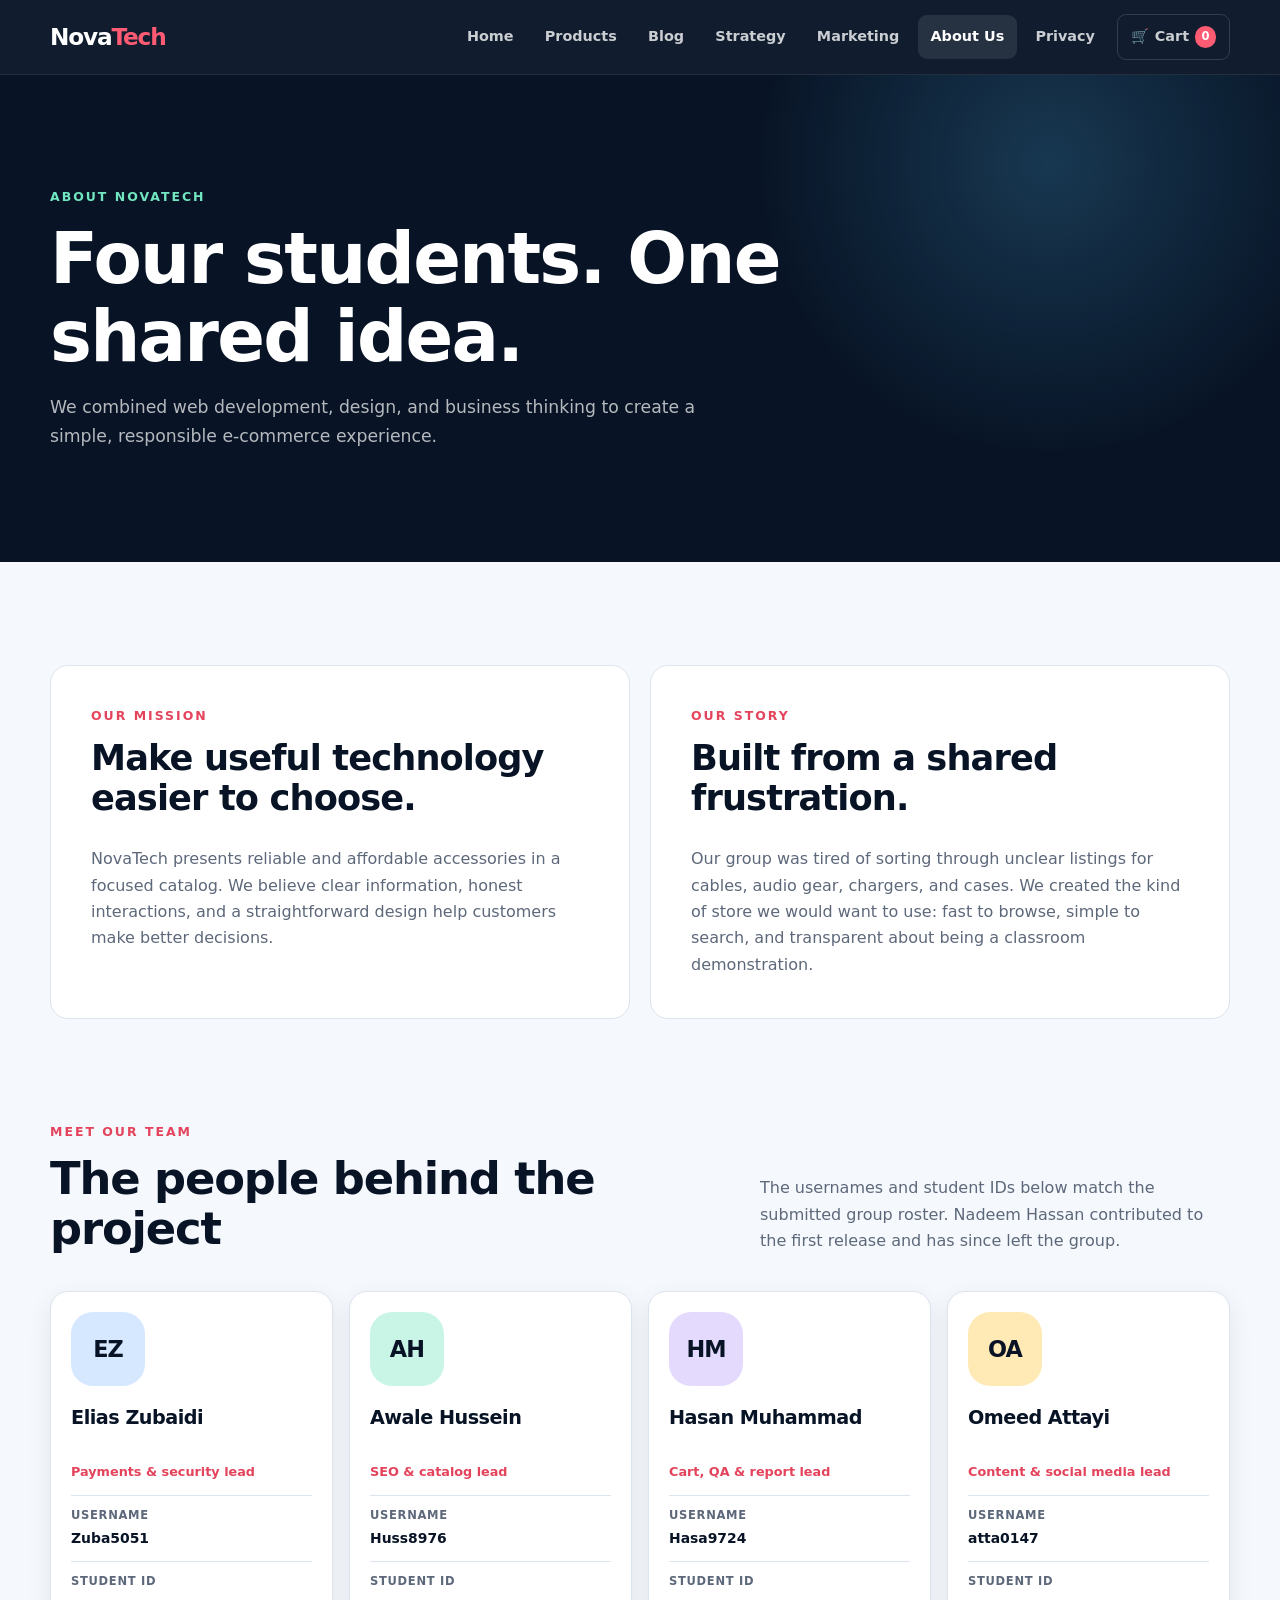
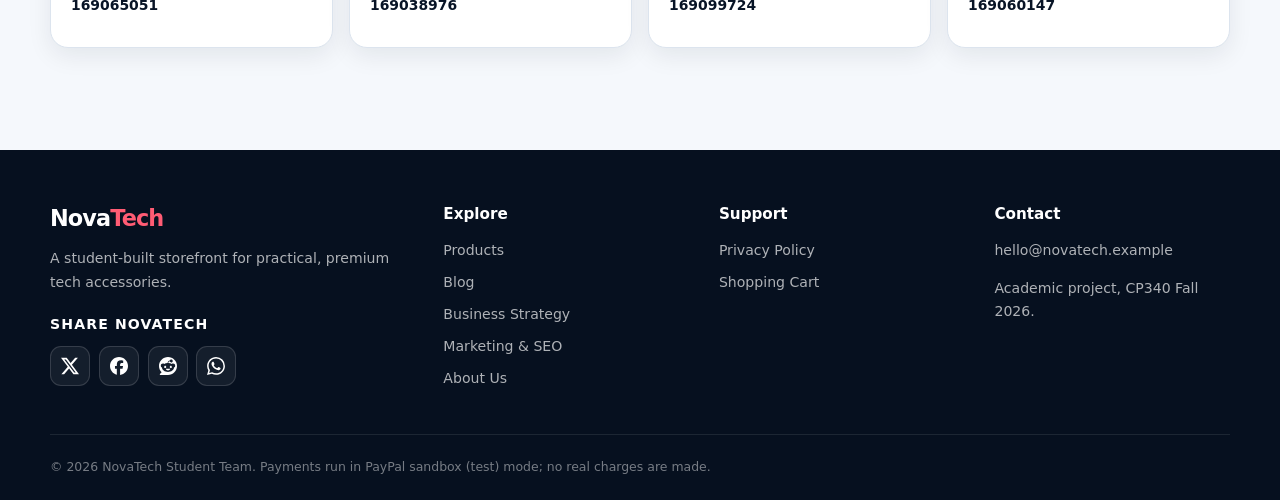
==== commit 9ad77641: "Add Assignment 2: PayPal sandbox checkout, SEO, content marketing, social sharing - Checkout page wi" ====
--- a/about.html
+++ b/about.html
@@ -3,10 +3,20 @@
 <head>
     <meta charset="UTF-8">
     <meta name="viewport" content="width=device-width, initial-scale=1.0">
-    <meta name="description" content="Meet the five-student team behind the NovaTech e-commerce website.">
+    <meta name="description" content="Meet the four Wilfrid Laurier students behind NovaTech, a Canadian e-commerce store for practical, well-explained tech accessories.">
     <meta name="theme-color" content="#081426">
     <meta name="referrer" content="strict-origin-when-cross-origin">
-    <title>About Our Team | NovaTech</title>
+    <title>About the NovaTech Team | Student Tech Accessory Store</title>
+    <link rel="canonical" href="https://mhasan142200-ai.github.io/novatech-commerce-experience/about.html">
+    <meta property="og:type" content="website">
+    <meta property="og:site_name" content="NovaTech">
+    <meta property="og:title" content="About the NovaTech Team | Student Tech Accessory Store">
+    <meta property="og:description" content="Meet the four Wilfrid Laurier students behind NovaTech, a Canadian e-commerce store for practical, well-explained tech accessories.">
+    <meta property="og:url" content="https://mhasan142200-ai.github.io/novatech-commerce-experience/about.html">
+    <meta property="og:image" content="https://mhasan142200-ai.github.io/novatech-commerce-experience/images/og-image.png">
+    <meta property="og:image:alt" content="NovaTech tech accessories store">
+    <meta name="twitter:card" content="summary_large_image">
+    <link rel="icon" href="images/favicon.svg" type="image/svg+xml">
     <link rel="stylesheet" href="css/style.css">
 </head>
 <body>
@@ -23,6 +33,7 @@
                     <li><a href="products.html">Products</a></li>
                     <li><a href="blog.html">Blog</a></li>
                     <li><a href="strategy.html">Strategy</a></li>
+                    <li><a href="marketing.html">Marketing</a></li>
                     <li><a href="about.html" aria-current="page">About Us</a></li>
                     <li><a href="privacy.html">Privacy</a></li>
                     <li><a href="cart.html" class="cart-link"><span aria-hidden="true">🛒</span> Cart <span class="cart-badge" id="cart-badge" aria-label="0 items">0</span></a></li>
@@ -34,7 +45,7 @@
     <main id="main-content" tabindex="-1">
         <section class="page-hero compact" aria-labelledby="page-title">
             <p class="eyebrow">About NovaTech</p>
-            <h1 id="page-title">Five students. One shared idea.</h1>
+            <h1 id="page-title">Four students. One shared idea.</h1>
             <p>We combined web development, design, and business thinking to create a simple, responsible e-commerce experience.</p>
         </section>
 
@@ -57,20 +68,13 @@
                     <p class="eyebrow">Meet our team</p>
                     <h2 id="team-title">The people behind the project</h2>
                 </div>
-                <p class="section-copy">The usernames and student IDs below match the submitted group roster.</p>
+                <p class="section-copy">The usernames and student IDs below match the submitted group roster. Nadeem Hassan contributed to the first release and has since left the group.</p>
             </div>
             <div class="team-grid">
                 <article class="team-member">
-                    <div class="member-avatar avatar-coral" aria-hidden="true">NH</div>
-                    <h3>Nadeem Hassan</h3>
-                    <dl>
-                        <div><dt>Username</dt><dd>Hass3285</dd></div>
-                        <div><dt>Student ID</dt><dd>169093285</dd></div>
-                    </dl>
-                </article>
-                <article class="team-member">
                     <div class="member-avatar avatar-blue" aria-hidden="true">EZ</div>
                     <h3>Elias Zubaidi</h3>
+                    <p class="member-role">Payments &amp; security lead</p>
                     <dl>
                         <div><dt>Username</dt><dd>Zuba5051</dd></div>
                         <div><dt>Student ID</dt><dd>169065051</dd></div>
@@ -79,6 +83,7 @@
                 <article class="team-member">
                     <div class="member-avatar avatar-mint" aria-hidden="true">AH</div>
                     <h3>Awale Hussein</h3>
+                    <p class="member-role">SEO &amp; catalog lead</p>
                     <dl>
                         <div><dt>Username</dt><dd>Huss8976</dd></div>
                         <div><dt>Student ID</dt><dd>169038976</dd></div>
@@ -87,6 +92,7 @@
                 <article class="team-member">
                     <div class="member-avatar avatar-violet" aria-hidden="true">HM</div>
                     <h3>Hasan Muhammad</h3>
+                    <p class="member-role">Cart, QA &amp; report lead</p>
                     <dl>
                         <div><dt>Username</dt><dd>Hasa9724</dd></div>
                         <div><dt>Student ID</dt><dd>169099724</dd></div>
@@ -95,6 +101,7 @@
                 <article class="team-member">
                     <div class="member-avatar avatar-gold" aria-hidden="true">OA</div>
                     <h3>Omeed Attayi</h3>
+                    <p class="member-role">Content &amp; social media lead</p>
                     <dl>
                         <div><dt>Username</dt><dd>atta0147</dd></div>
                         <div><dt>Student ID</dt><dd>169060147</dd></div>
@@ -109,6 +116,15 @@
             <div class="footer-col footer-brand">
                 <h2>Nova<span>Tech</span></h2>
                 <p>A student-built storefront for practical, premium tech accessories.</p>
+                <div class="social-share" aria-labelledby="social-share-title">
+                    <p id="social-share-title" class="social-share-title">Share NovaTech</p>
+                    <ul class="social-links">
+                        <li><a href="https://twitter.com/intent/tweet?text=NovaTech%3A%20practical%20tech%20accessories%2C%20explained%20clearly.&amp;url=https%3A%2F%2Fmhasan142200-ai.github.io%2Fnovatech-commerce-experience%2F" target="_blank" rel="noopener noreferrer" aria-label="Share NovaTech on X (opens in a new tab)" data-social-share="x"><svg viewBox="0 0 24 24" aria-hidden="true" focusable="false"><path d="M18.901 1.153h3.68l-8.04 9.19L24 22.846h-7.406l-5.8-7.584-6.638 7.584H.474l8.6-9.83L0 1.154h7.594l5.243 6.932ZM17.61 20.644h2.039L6.486 3.24H4.298Z"/></svg></a></li>
+                        <li><a href="https://www.facebook.com/sharer/sharer.php?u=https%3A%2F%2Fmhasan142200-ai.github.io%2Fnovatech-commerce-experience%2F" target="_blank" rel="noopener noreferrer" aria-label="Share NovaTech on Facebook (opens in a new tab)" data-social-share="facebook"><svg viewBox="0 0 24 24" aria-hidden="true" focusable="false"><path d="M9.101 23.691v-7.98H6.627v-3.667h2.474v-1.58c0-4.085 1.848-5.978 5.858-5.978.401 0 .955.042 1.468.103a8.68 8.68 0 0 1 1.141.195v3.325a8.623 8.623 0 0 0-.653-.036 26.805 26.805 0 0 0-.733-.009c-.707 0-1.259.096-1.675.309a1.686 1.686 0 0 0-.679.622c-.258.42-.374.995-.374 1.752v1.297h3.919l-.386 2.103-.287 1.564h-3.246v8.245C19.396 23.238 24 18.179 24 12.044c0-6.627-5.373-12-12-12s-12 5.373-12 12c0 5.628 3.874 10.35 9.101 11.647Z"/></svg></a></li>
+                        <li><a href="https://www.reddit.com/submit?url=https%3A%2F%2Fmhasan142200-ai.github.io%2Fnovatech-commerce-experience%2F&amp;title=NovaTech%3A%20practical%20tech%20accessories%2C%20explained%20clearly." target="_blank" rel="noopener noreferrer" aria-label="Share NovaTech on Reddit (opens in a new tab)" data-social-share="reddit"><svg viewBox="0 0 24 24" aria-hidden="true" focusable="false"><path d="M12 0C5.373 0 0 5.373 0 12c0 3.314 1.343 6.314 3.515 8.485l-2.286 2.286C.775 23.225 1.097 24 1.738 24H12c6.627 0 12-5.373 12-12S18.627 0 12 0Zm4.388 3.199c1.104 0 1.999.895 1.999 1.999 0 1.105-.895 2-1.999 2-.946 0-1.739-.657-1.947-1.539v.002c-1.147.162-2.032 1.15-2.032 2.341v.007c1.776.067 3.4.567 4.686 1.363.473-.363 1.064-.58 1.707-.58 1.547 0 2.802 1.254 2.802 2.802 0 1.117-.655 2.081-1.601 2.531-.088 3.256-3.637 5.876-7.997 5.876-4.361 0-7.905-2.617-7.998-5.87-.954-.447-1.614-1.415-1.614-2.538 0-1.548 1.255-2.802 2.803-2.802.645 0 1.239.218 1.712.585 1.275-.79 2.881-1.291 4.64-1.365v-.01c0-1.663 1.263-3.034 2.88-3.207.188-.911.993-1.595 1.959-1.595Zm-8.085 8.376c-.784 0-1.459.78-1.506 1.797-.047 1.016.64 1.429 1.426 1.429.786 0 1.371-.369 1.418-1.385.047-1.017-.553-1.841-1.338-1.841Zm7.406 0c-.786 0-1.385.824-1.338 1.841.047 1.017.634 1.385 1.418 1.385.785 0 1.473-.413 1.426-1.429-.046-1.017-.721-1.797-1.506-1.797Zm-3.703 4.013c-.974 0-1.907.048-2.77.135-.147.015-.241.168-.183.305.483 1.154 1.622 1.964 2.953 1.964 1.33 0 2.47-.81 2.953-1.964.057-.137-.037-.29-.184-.305-.863-.087-1.795-.135-2.769-.135Z"/></svg></a></li>
+                        <li><a href="https://wa.me/?text=NovaTech%3A%20practical%20tech%20accessories%2C%20explained%20clearly.%20https%3A%2F%2Fmhasan142200-ai.github.io%2Fnovatech-commerce-experience%2F" target="_blank" rel="noopener noreferrer" aria-label="Share NovaTech on WhatsApp (opens in a new tab)" data-social-share="whatsapp"><svg viewBox="0 0 24 24" aria-hidden="true" focusable="false"><path d="M17.472 14.382c-.297-.149-1.758-.867-2.03-.967-.273-.099-.471-.148-.67.15-.197.297-.767.966-.94 1.164-.173.199-.347.223-.644.075-.297-.15-1.255-.463-2.39-1.475-.883-.788-1.48-1.761-1.653-2.059-.173-.297-.018-.458.13-.606.134-.133.298-.347.446-.52.149-.174.198-.298.298-.497.099-.198.05-.371-.025-.52-.075-.149-.669-1.612-.916-2.207-.242-.579-.487-.5-.669-.51-.173-.008-.371-.01-.57-.01-.198 0-.52.074-.792.372-.272.297-1.04 1.016-1.04 2.479 0 1.462 1.065 2.875 1.213 3.074.149.198 2.096 3.2 5.077 4.487.709.306 1.262.489 1.694.625.712.227 1.36.195 1.871.118.571-.085 1.758-.719 2.006-1.413.248-.694.248-1.289.173-1.413-.074-.124-.272-.198-.57-.347m-5.421 7.403h-.004a9.87 9.87 0 01-5.031-1.378l-.361-.214-3.741.982.998-3.648-.235-.374a9.86 9.86 0 01-1.51-5.26c.001-5.45 4.436-9.884 9.888-9.884 2.64 0 5.122 1.03 6.988 2.898a9.825 9.825 0 012.893 6.994c-.003 5.45-4.437 9.884-9.885 9.884m8.413-18.297A11.815 11.815 0 0012.05 0C5.495 0 .16 5.335.157 11.892c0 2.096.547 4.142 1.588 5.945L.057 24l6.305-1.654a11.882 11.882 0 005.683 1.448h.005c6.554 0 11.89-5.335 11.893-11.893a11.821 11.821 0 00-3.48-8.413Z"/></svg></a></li>
+                    </ul>
+                </div>
             </div>
             <div class="footer-col">
                 <h2>Explore</h2>
@@ -116,6 +132,7 @@
                     <li><a href="products.html">Products</a></li>
                     <li><a href="blog.html">Blog</a></li>
                     <li><a href="strategy.html">Business Strategy</a></li>
+                    <li><a href="marketing.html">Marketing &amp; SEO</a></li>
                     <li><a href="about.html">About Us</a></li>
                 </ul>
             </div>
@@ -129,11 +146,11 @@
             <div class="footer-col">
                 <h2>Contact</h2>
                 <p><a href="mailto:hello@novatech.example">hello@novatech.example</a></p>
-                <p>Academic demonstration only.</p>
+                <p>Academic project, CP340 Fall 2026.</p>
             </div>
         </div>
         <div class="footer-bottom">
-            <p>&copy; 2026 NovaTech Student Team. Demo orders and forms are not submitted.</p>
+            <p>&copy; 2026 NovaTech Student Team. Payments run in PayPal sandbox (test) mode; no real charges are made.</p>
         </div>
     </footer>
 
--- a/css/style.css
+++ b/css/style.css
@@ -1589,7 +1589,7 @@
 
 .team-grid {
     display: grid;
-    grid-template-columns: repeat(5, minmax(0, 1fr));
+    grid-template-columns: repeat(4, minmax(0, 1fr));
     gap: 1rem;
 }
 
@@ -1971,6 +1971,420 @@
     margin: 0;
     color: rgba(255, 255, 255, 0.45);
     font-size: 0.78rem;
+}
+
+/* Product images */
+.product-image {
+    position: relative;
+    z-index: 1;
+    width: min(82%, 280px);
+    height: auto;
+    filter: drop-shadow(0 16px 16px rgba(8, 20, 38, 0.16));
+}
+
+.cart-item-visual img {
+    width: 100%;
+    height: auto;
+}
+
+.cart-item-visual.audio { background: linear-gradient(135deg, #ffe4e8, #ffc8d2); }
+.cart-item-visual.accessories { background: linear-gradient(135deg, #dceaff, #bbd6ff); }
+.cart-item-visual.charging { background: linear-gradient(135deg, #fff1c8, #ffdc75); }
+.cart-item-visual.wearables { background: linear-gradient(135deg, #dffaf1, #a9eacc); }
+
+/* Checkout flow */
+.checkout-steps,
+.checkout-layout,
+.confirmation {
+    width: min(calc(100% - 2.5rem), var(--max-width));
+    margin-inline: auto;
+}
+
+.checkout-steps {
+    display: flex;
+    flex-wrap: wrap;
+    gap: 0.5rem;
+    margin-top: 2rem;
+    margin-bottom: -2rem;
+    padding: 0;
+    list-style: none;
+}
+
+.checkout-steps li {
+    padding: 0.45rem 0.95rem;
+    border: 1px solid var(--line);
+    border-radius: 999px;
+    background: var(--paper);
+    color: var(--muted);
+    font-size: 0.85rem;
+    font-weight: 800;
+}
+
+.checkout-steps li.is-done {
+    border-color: #a9eacc;
+    background: #e6faf2;
+    color: #146a51;
+}
+
+.checkout-steps li[aria-current="step"] {
+    border-color: var(--ink);
+    background: var(--ink);
+    color: var(--paper);
+}
+
+.checkout-layout,
+.confirmation-body {
+    display: grid;
+    grid-template-columns: minmax(0, 1.5fr) minmax(300px, 0.9fr);
+    align-items: start;
+    gap: 1.5rem;
+}
+
+.checkout-layout {
+    padding-block: clamp(4rem, 8vw, 6rem);
+}
+
+.checkout-layout[hidden],
+.confirmation[hidden],
+.cart-layout[hidden] {
+    display: none;
+}
+
+.cart-layout.single {
+    grid-template-columns: 1fr;
+}
+
+.checkout-panel {
+    padding: 1.6rem;
+    border: 1px solid var(--line);
+    border-radius: var(--radius);
+    background: var(--paper);
+    box-shadow: var(--shadow-small);
+}
+
+.checkout-panel h2 {
+    font-size: 1.45rem;
+}
+
+.order-lines {
+    margin: 0 0 1.2rem;
+    padding: 0;
+    list-style: none;
+}
+
+.order-line {
+    display: grid;
+    grid-template-columns: 64px minmax(0, 1fr) auto;
+    align-items: center;
+    gap: 1rem;
+    padding: 0.85rem 0;
+    border-bottom: 1px solid var(--line);
+}
+
+.order-line img {
+    width: 64px;
+    height: 48px;
+    border-radius: 10px;
+    background: #edf3f8;
+}
+
+.order-line strong,
+.order-line small {
+    display: block;
+}
+
+.order-line small {
+    color: var(--muted);
+}
+
+.order-line-total {
+    color: var(--ink);
+    font-weight: 850;
+}
+
+.paypal-container {
+    margin-top: 1.1rem;
+}
+
+.paypal-container:empty {
+    display: none;
+}
+
+.checkout-status {
+    margin: 0.9rem 0 0;
+    color: var(--muted);
+    font-size: 0.88rem;
+    font-weight: 700;
+    text-align: center;
+}
+
+.checkout-status:empty {
+    display: none;
+}
+
+.checkout-status.is-error {
+    padding: 0.7rem;
+    border-radius: 10px;
+    background: #fff0f2;
+    color: #b0283f;
+}
+
+.confirmation {
+    padding-block: clamp(4rem, 8vw, 6rem);
+}
+
+.confirmation-header {
+    margin-bottom: 1.5rem;
+    text-align: center;
+}
+
+.confirmation-header h1 {
+    font-size: clamp(2.2rem, 5vw, 3.4rem);
+}
+
+.confirmation-header p:last-child {
+    color: var(--muted);
+    font-size: 1.08rem;
+}
+
+.confirmation-icon {
+    width: 72px;
+    height: 72px;
+    display: grid;
+    place-items: center;
+    margin: 0 auto 1rem;
+    border-radius: 50%;
+    background: #d8f7eb;
+    color: #146a51;
+    font-size: 2rem;
+    font-weight: 900;
+}
+
+.confirmation-details {
+    display: grid;
+    grid-template-columns: repeat(4, minmax(0, 1fr));
+    gap: 1px;
+    overflow: hidden;
+    margin: 0 0 1.5rem;
+    border: 1px solid var(--line);
+    border-radius: var(--radius);
+    background: var(--line);
+}
+
+.confirmation-details div {
+    padding: 1.1rem 1.2rem;
+    background: var(--paper);
+}
+
+.confirmation-details dt {
+    color: var(--muted);
+    font-size: 0.75rem;
+    font-weight: 800;
+    letter-spacing: 0.06em;
+    text-transform: uppercase;
+}
+
+.confirmation-details dd {
+    margin: 0.25rem 0 0;
+    color: var(--ink);
+    font-weight: 800;
+    overflow-wrap: anywhere;
+}
+
+.confirmation-actions {
+    display: flex;
+    flex-wrap: wrap;
+    justify-content: center;
+    gap: 0.8rem;
+    margin-top: 2rem;
+}
+
+.btn-outline {
+    border-color: var(--line);
+    background: var(--paper);
+    color: var(--ink);
+}
+
+.btn-outline:hover {
+    background: #eef3f8;
+    color: var(--ink);
+}
+
+/* Social share links */
+.social-share {
+    margin-top: 1.2rem;
+}
+
+.social-share-title {
+    margin-bottom: 0.6rem;
+    color: var(--paper);
+    font-size: 0.8rem;
+    font-weight: 800;
+    letter-spacing: 0.08em;
+    text-transform: uppercase;
+}
+
+.social-links {
+    display: flex;
+    flex-wrap: wrap;
+    gap: 0.55rem;
+    margin: 0;
+    padding: 0;
+    list-style: none;
+}
+
+.footer-col .social-links li + li {
+    margin-top: 0;
+}
+
+.social-links a {
+    width: 40px;
+    height: 40px;
+    display: grid;
+    place-items: center;
+    border: 1px solid rgba(255, 255, 255, 0.14);
+    border-radius: 11px;
+    background: rgba(255, 255, 255, 0.06);
+    color: var(--paper);
+    transition: background var(--transition), transform var(--transition);
+}
+
+.social-links a:hover {
+    background: var(--coral);
+    transform: translateY(-2px);
+}
+
+.social-links svg {
+    width: 18px;
+    height: 18px;
+    fill: currentColor;
+}
+
+/* About roles */
+.member-role {
+    margin: -0.35rem 0 0.8rem;
+    color: var(--coral-dark);
+    font-size: 0.8rem;
+    font-weight: 800;
+}
+
+/* Marketing page */
+.table-title {
+    margin: 2.5rem 0 1rem;
+}
+
+.strategy-section-dark .table-title {
+    color: var(--paper);
+}
+
+.plan-grid {
+    margin-bottom: 0.5rem;
+}
+
+.plan-grid .concept-card p strong {
+    color: var(--ink);
+}
+
+.strategy-split {
+    margin-top: 2rem;
+}
+
+.readiness-table a {
+    color: var(--coral-dark);
+    font-weight: 800;
+}
+
+.seo-table {
+    min-width: 680px;
+}
+
+.sample-posts {
+    display: grid;
+    grid-template-columns: repeat(4, minmax(0, 1fr));
+    gap: 1rem;
+}
+
+.sample-post {
+    padding: 1.2rem;
+    border: 1px solid rgba(255, 255, 255, 0.12);
+    border-radius: var(--radius-small);
+    background: rgba(255, 255, 255, 0.05);
+}
+
+.sample-post p {
+    color: rgba(255, 255, 255, 0.78);
+    font-size: 0.9rem;
+}
+
+.sample-post .sample-platform {
+    color: var(--mint);
+    font-size: 0.75rem;
+    font-weight: 800;
+    letter-spacing: 0.06em;
+    text-transform: uppercase;
+}
+
+.sample-post .sample-tags {
+    margin: 0;
+    color: var(--sky);
+    font-size: 0.82rem;
+    font-weight: 700;
+}
+
+.guides-grid {
+    grid-template-columns: repeat(3, minmax(0, 1fr));
+}
+
+.section-copy a {
+    color: var(--coral-dark);
+    font-weight: 800;
+}
+
+.team-post-content a {
+    color: var(--coral-dark);
+    font-weight: 800;
+    text-decoration: underline;
+    text-underline-offset: 3px;
+}
+
+@media (max-width: 980px) {
+    .checkout-layout,
+    .confirmation-body,
+    .sample-posts,
+    .guides-grid {
+        grid-template-columns: 1fr;
+    }
+
+    .confirmation-details {
+        grid-template-columns: repeat(2, minmax(0, 1fr));
+    }
+}
+
+@media (min-width: 781px) and (max-width: 1100px) {
+    .nav-container {
+        gap: 1rem;
+    }
+
+    .nav-links {
+        gap: 0.1rem;
+    }
+
+    .nav-links a {
+        padding: 0.55rem 0.5rem;
+        font-size: 0.82rem;
+    }
+}
+
+@media (max-width: 590px) {
+    .checkout-steps,
+    .checkout-layout,
+    .confirmation {
+        width: min(calc(100% - 1.5rem), var(--max-width));
+    }
+
+    .confirmation-details {
+        grid-template-columns: 1fr;
+    }
 }
 
 /* Responsive */
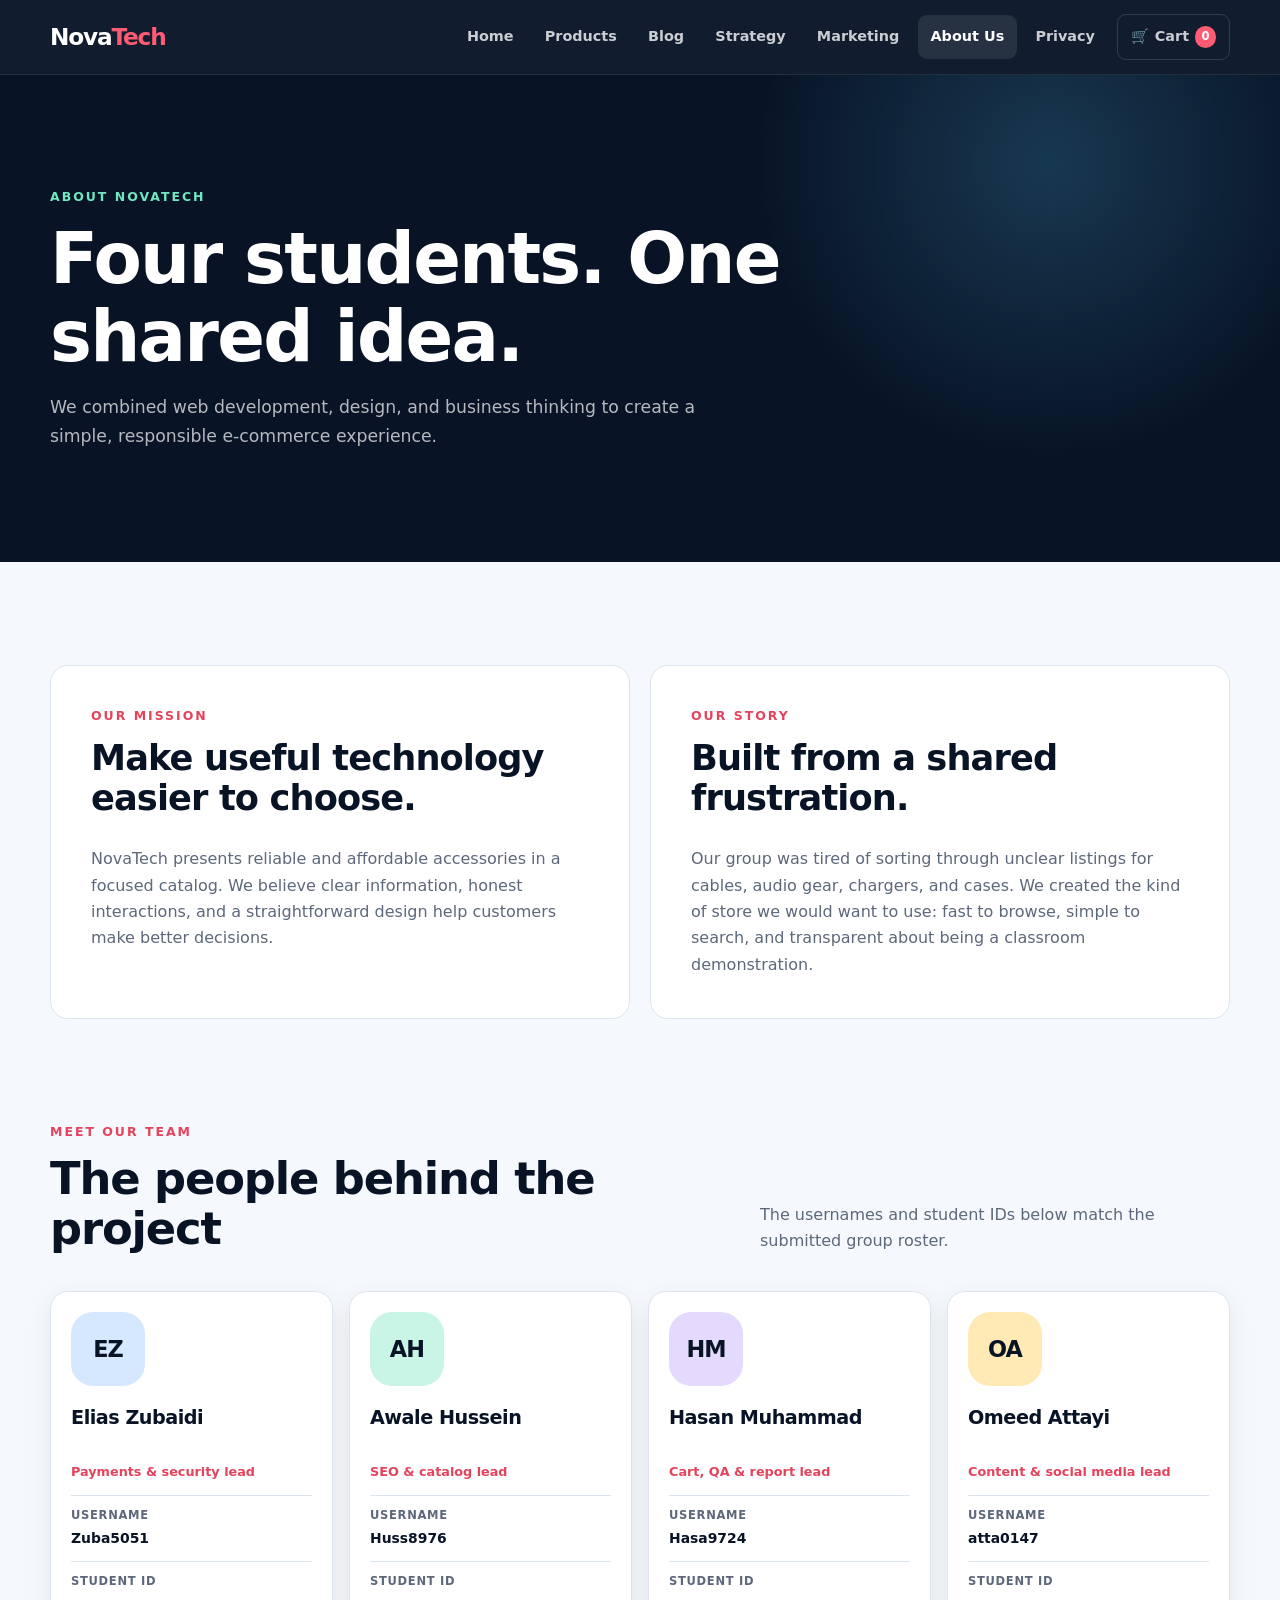
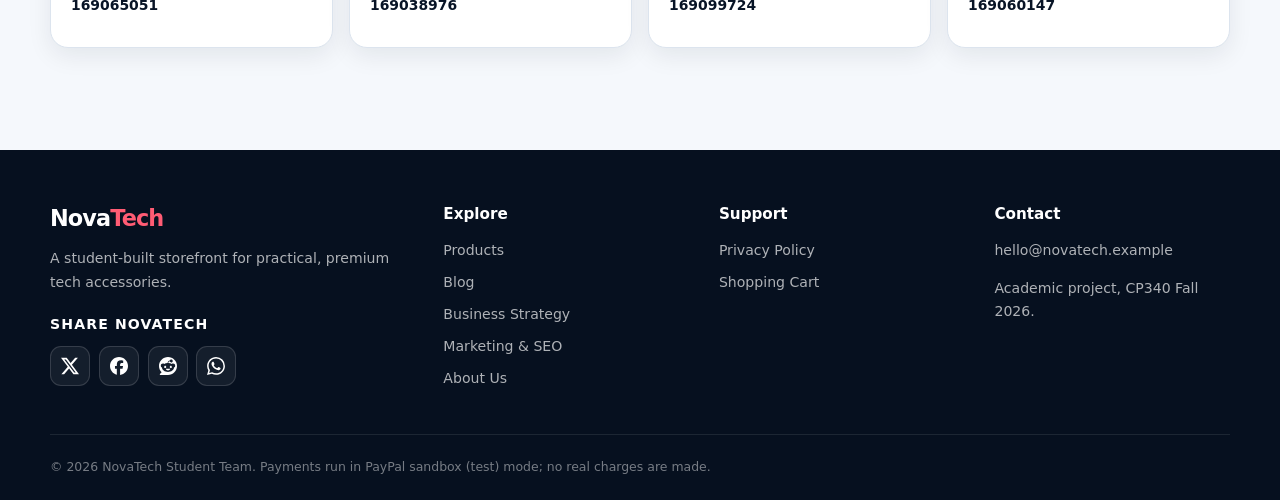
==== commit d2af9f62: "Remove former member from site, README and validator Nadeem Hassan is no longer in the group: drop h" ====
--- a/about.html
+++ b/about.html
@@ -68,7 +68,7 @@
                     <p class="eyebrow">Meet our team</p>
                     <h2 id="team-title">The people behind the project</h2>
                 </div>
-                <p class="section-copy">The usernames and student IDs below match the submitted group roster. Nadeem Hassan contributed to the first release and has since left the group.</p>
+                <p class="section-copy">The usernames and student IDs below match the submitted group roster.</p>
             </div>
             <div class="team-grid">
                 <article class="team-member">
